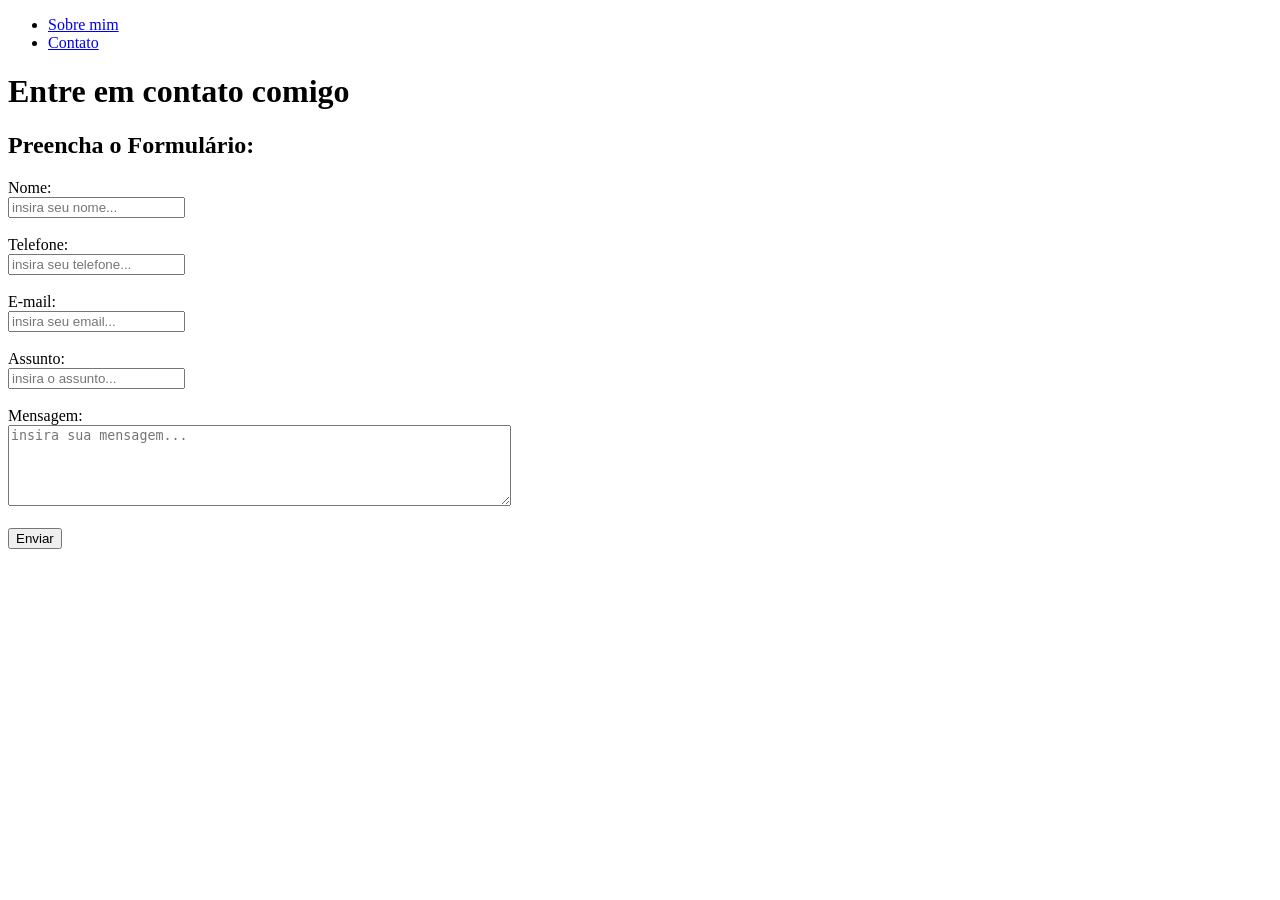
==== contato.html @ 10f57f3b "Inicializando HTML" ====
<!DOCTYPE html>
<html lang="pt-BR">
<head>
    <meta charset="UTF-8">
    <meta name="viewport" content="width=device-width, initial-scale=1.0">
    <title>Contato</title>
</head>
<body>
    <ul>
        <li>
            <a href="index.html">Sobre mim</a>
        </li>
        <li>
            <a href="contato.html">Contato</a>
        </li>
    </ul>

    <h1>Entre em contato comigo</h1>
    
    <h2>Preencha o Formulário:</h2>

    <form>
        <label for="nome">Nome:</label><br>
        <input type="text" id="nome" placeholder="insira seu nome..." >
        <br><br>

        <label for="telefone">Telefone:</label><br>
        <input type="number" id="telefone" name="telefone" placeholder="insira seu telefone...">
        <br><br>

        <label for="email">E-mail:</label><br>
        <input type="text" id="email" placeholder="insira seu email...">
        <br><br>

        <label for="assunto">Assunto:</label><br>
        <input type="text" id="assunto" placeholder="insira o assunto...">
        <br><br>

        <label for="mensagem">Mensagem:</label><br>
        <textarea id="mensagem" name="mensagem" cols="60" rows="5" placeholder="insira sua mensagem..."></textarea>
        <br><br>

        <button>Enviar</button>

        

    </form>
</body>
</html>
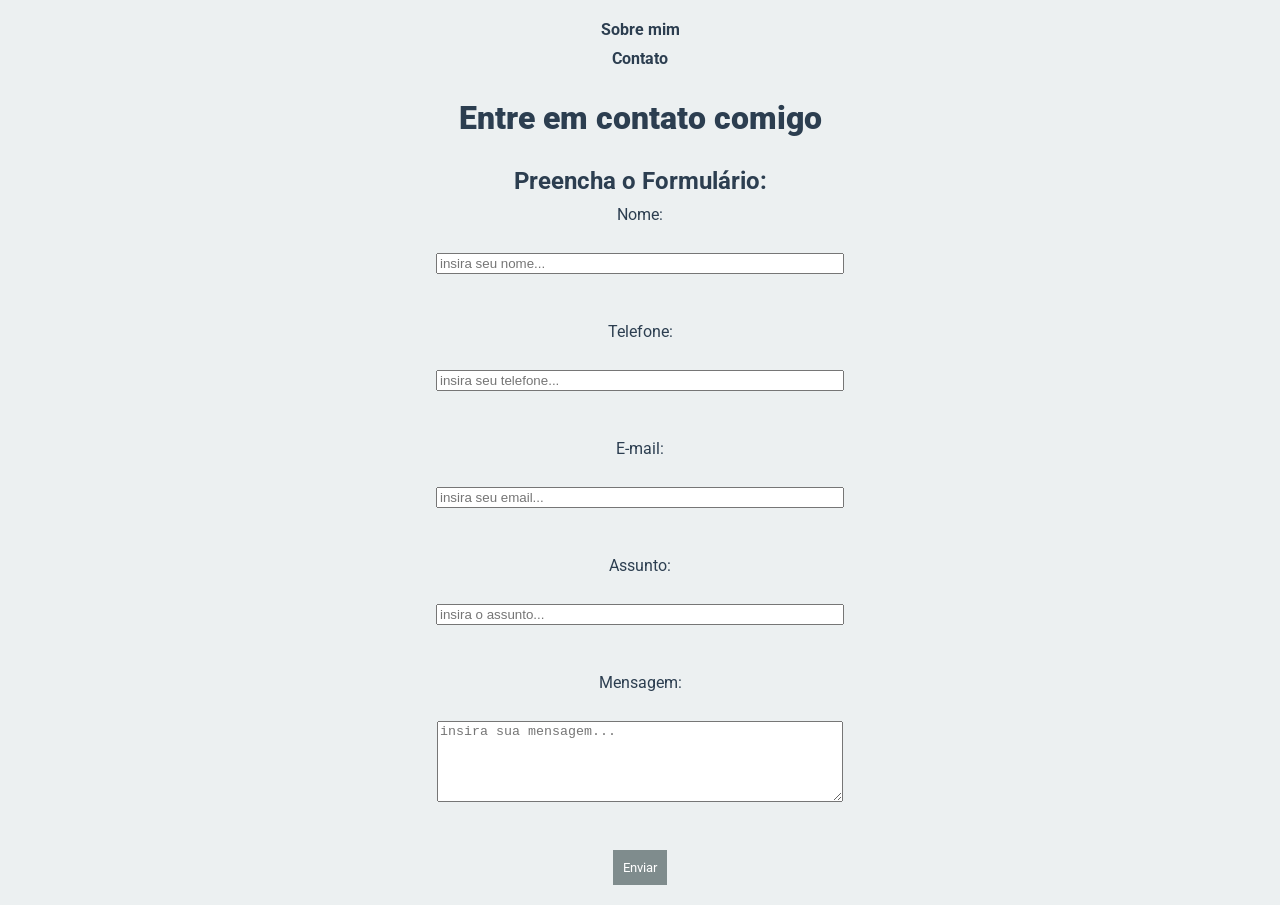
==== commit 1031d643: "Estilizando com CSS" ====
--- a/contato.html
+++ b/contato.html
@@ -4,20 +4,17 @@
     <meta charset="UTF-8">
     <meta name="viewport" content="width=device-width, initial-scale=1.0">
     <title>Contato</title>
+    <link rel="stylesheet" href="assets/css/style.css">
 </head>
 <body>
-    <ul>
-        <li>
-            <a href="index.html">Sobre mim</a>
-        </li>
-        <li>
-            <a href="contato.html">Contato</a>
-        </li>
-    </ul>
+    <div>
+        <a  class="menu" href="index.html">Sobre mim</a>
+        <a  class="menu" href="contato.html">Contato</a>
+    </div>
 
-    <h1>Entre em contato comigo</h1>
+    <h1 class="titulo">Entre em contato comigo</h1>
     
-    <h2>Preencha o Formulário:</h2>
+    <h2 class="subtitulo">Preencha o Formulário:</h2>
 
     <form>
         <label for="nome">Nome:</label><br>
--- a/assets/css/style.css
+++ b/assets/css/style.css
@@ -0,0 +1,89 @@
+@import url('https://fonts.googleapis.com/css2?family=Roboto:ital,wght@0,500;0,700;0,900;1,400&display=swap');
+
+:root {
+    --primary-color: #2c3e50; 
+    --secondary-color: #90979b; 
+    --font-size: 16px;
+    --padding: 10px;
+    --font-family: 'Roboto', sans-serif;
+    --background-color: #ecf0f1; 
+    --button-color: #7f8c8d; 
+}
+
+body {
+    margin: 20px;
+    font-family: var(--font-family);
+    background-color: var(--background-color);
+    display: flex;
+    justify-content: center;
+    align-items: center;
+    flex-direction: column;
+    
+    text-align: center;
+}
+
+* {
+    text-decoration: none;
+    color: var(--primary-color);
+} 
+
+.menu {
+    display: flex;
+    gap: 15px;
+    justify-content: center;
+    font-family: var(--font-family);
+    font-weight: 700;
+    margin-bottom: var(--padding);
+}
+
+.titulo {
+    font-family: var(--font-family);
+    font-weight: 900;
+    color: var(--primary-color);
+    margin-bottom: var(--padding);
+}
+
+.subtitulo {
+    font-family: var(--font-family);
+    font-weight: 700;
+    color: var(--primary-color);
+    margin-bottom: var(--padding);
+}
+
+.texto {
+    font-family: var(--font-family);
+    font-weight: 400;
+    color: var(--secondary-color);
+    margin-bottom: var(--padding);
+}
+
+img {
+    max-width: 100%;
+    height: auto;
+    margin-bottom: var(--padding);
+}
+
+iframe {
+    margin-bottom: var(--padding);
+}
+
+form {
+    display: flex;
+    flex-direction: column;
+    align-items: center;
+}
+
+label, input, textarea {
+    width: 100%;
+    max-width: 400px;
+    margin-bottom: var(--padding);
+}
+
+button {
+    background-color: var(--button-color);
+    color: white;
+    border: none;
+    padding: var(--padding);
+    cursor: pointer;
+    font-family: var(--font-family);
+}
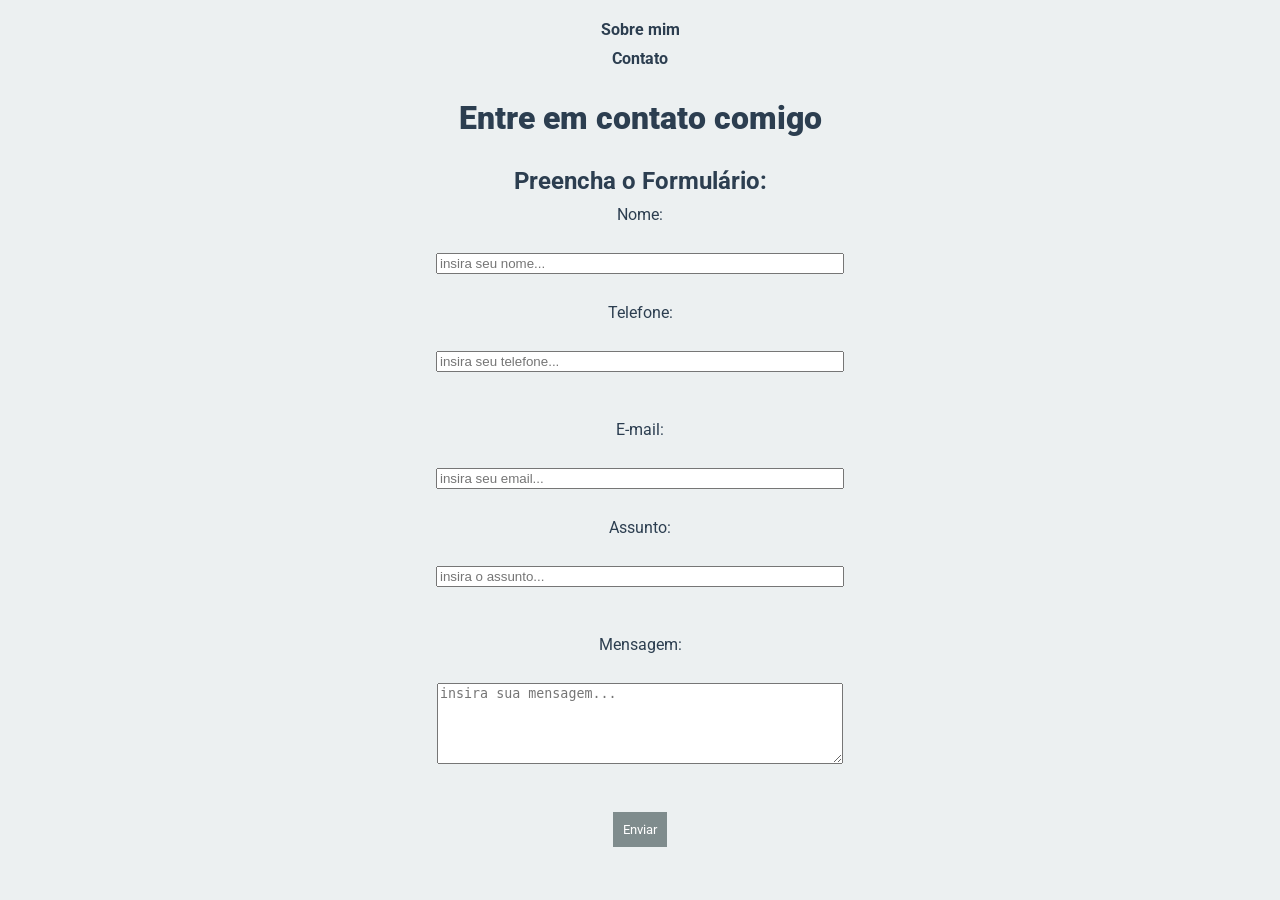
==== commit ae3d2824: "Adicionando JavaScript" ====
--- a/contato.html
+++ b/contato.html
@@ -18,29 +18,34 @@
 
     <form>
         <label for="nome">Nome:</label><br>
-        <input type="text" id="nome" placeholder="insira seu nome..." >
-        <br><br>
+        <input type="text" id="nome" placeholder="insira seu nome..." onkeyup="validaNome()">
+        <div id="txtNome"></div>
+        <br>
 
         <label for="telefone">Telefone:</label><br>
         <input type="number" id="telefone" name="telefone" placeholder="insira seu telefone...">
         <br><br>
 
         <label for="email">E-mail:</label><br>
-        <input type="text" id="email" placeholder="insira seu email...">
-        <br><br>
+        <input type="text" id="email" placeholder="insira seu email..." onkeyup="validaEmail()">
+        <div id="txtEmail"></div>
+        <br>
 
         <label for="assunto">Assunto:</label><br>
-        <input type="text" id="assunto" placeholder="insira o assunto...">
+        <input type="text" id="assunto" placeholder="insira o assunto..." onkeyup="validaAssunto()">
+        <div id="txtAssunto"></div>
         <br><br>
 
         <label for="mensagem">Mensagem:</label><br>
         <textarea id="mensagem" name="mensagem" cols="60" rows="5" placeholder="insira sua mensagem..."></textarea>
         <br><br>
 
-        <button>Enviar</button>
+        <button onclick="enviar()">Enviar</button>
 
         
 
     </form>
+
+    <script src="assets/js/script.js"></script>
 </body>
 </html>
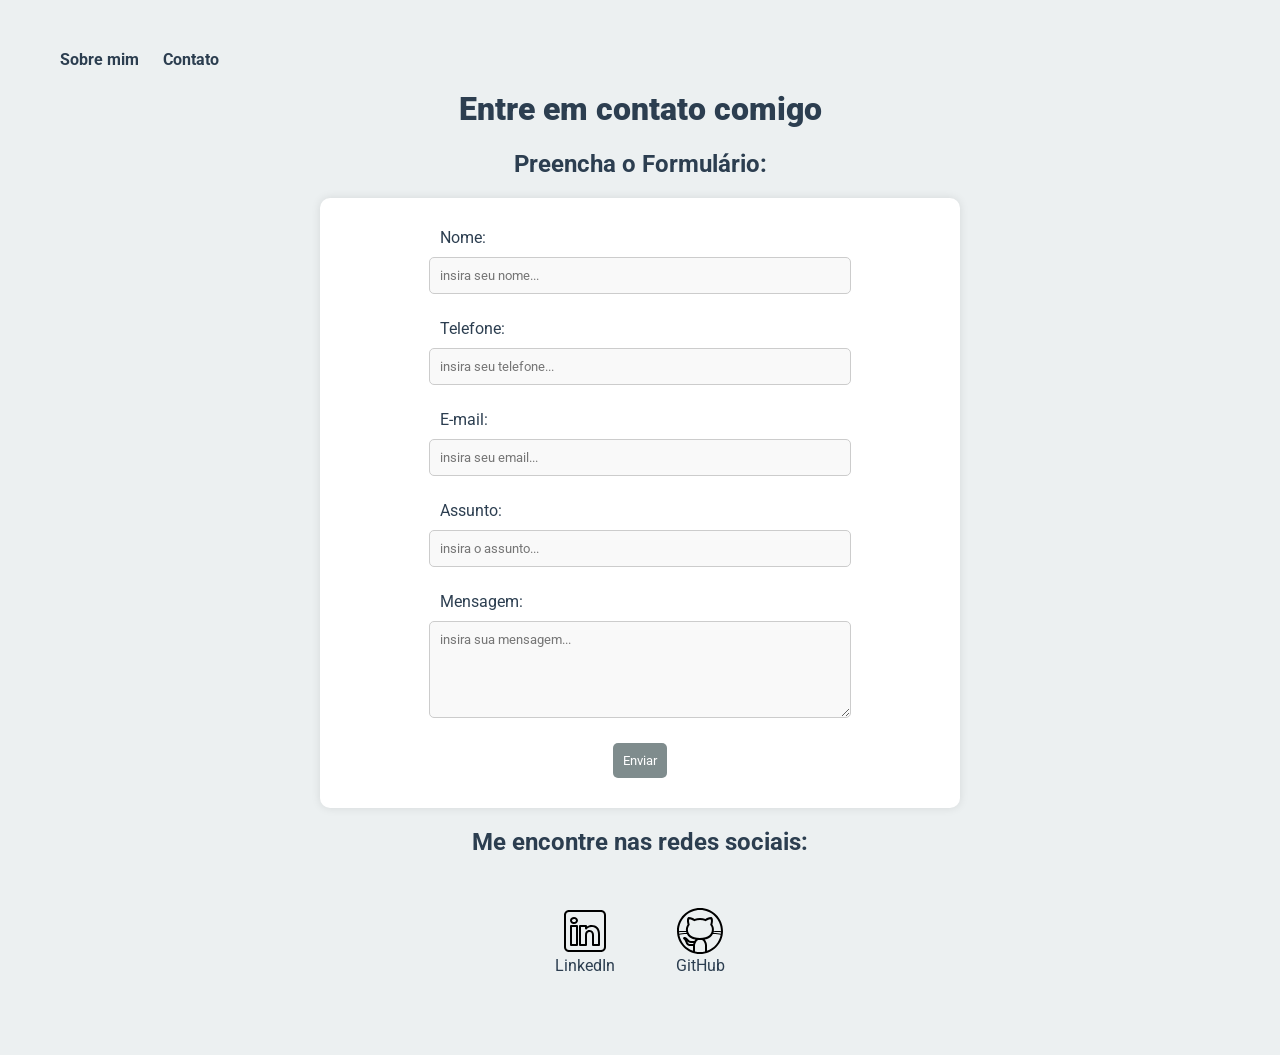
==== commit 58ecfb23: "Melhorando aparência da página" ====
--- a/contato.html
+++ b/contato.html
@@ -1,51 +1,73 @@
 <!DOCTYPE html>
 <html lang="pt-BR">
-<head>
-    <meta charset="UTF-8">
-    <meta name="viewport" content="width=device-width, initial-scale=1.0">
+  <head>
+    <meta charset="UTF-8" />
+    <meta name="viewport" content="width=device-width, initial-scale=1.0" />
     <title>Contato</title>
-    <link rel="stylesheet" href="assets/css/style.css">
-</head>
-<body>
-    <div>
-        <a  class="menu" href="index.html">Sobre mim</a>
-        <a  class="menu" href="contato.html">Contato</a>
+    <link rel="stylesheet" href="assets/css/style.css" />
+  </head>
+  <body>
+    
+    <header>
+    <div class="menu">
+      <a href="index.html">Sobre mim</a>
+      <a href="contato.html">Contato</a>
     </div>
+    </header>
+    
+    <main>
+        <h1 class="titulo">Entre em contato comigo</h1>
 
-    <h1 class="titulo">Entre em contato comigo</h1>
+        <h2 class="subtitulo">Preencha o Formulário:</h2>
+
+        <form>
+        <label for="nome">Nome:</label>
+        <input type="text" id="nome" placeholder="insira seu nome..." />
+        
+        <label for="telefone">Telefone:</label>
+        <input
+            type="number"
+            id="telefone"
+            name="telefone"
+            placeholder="insira seu telefone..."
+        />
     
-    <h2 class="subtitulo">Preencha o Formulário:</h2>
+        <label for="email">E-mail:</label>
+        <input type="text" id="email" placeholder="insira seu email..." />
+        
+        <label for="assunto">Assunto:</label>
+        <input type="text" id="assunto" placeholder="insira o assunto..." />
+       
+        <label for="mensagem">Mensagem:</label>
+        <textarea
+            id="mensagem"
+            name="mensagem"
+            cols="60"
+            rows="5"
+            placeholder="insira sua mensagem..."
+        ></textarea>
+        
+        <button>Enviar</button>
+        </form>
+    </main>
 
-    <form>
-        <label for="nome">Nome:</label><br>
-        <input type="text" id="nome" placeholder="insira seu nome..." onkeyup="validaNome()">
-        <div id="txtNome"></div>
-        <br>
+    <footer>
+        <div class="rodape">
+            <h2>Me encontre nas redes sociais:</h2>
+        </div>
+    
+        <div class="rodape">
+            <a  class="p-30" href="https://www.linkedin.com/in/wendysouza/" target="_blank">
+            <svg xmlns="http://www.w3.org/2000/svg" x="0px" y="0px" width="50" height="50" viewBox="0 0 50 50">
+                <path d="M 9 4 C 6.2504839 4 4 6.2504839 4 9 L 4 41 C 4 43.749516 6.2504839 46 9 46 L 41 46 C 43.749516 46 46 43.749516 46 41 L 46 9 C 46 6.2504839 43.749516 4 41 4 L 9 4 z M 9 6 L 41 6 C 42.668484 6 44 7.3315161 44 9 L 44 41 C 44 42.668484 42.668484 44 41 44 L 9 44 C 7.3315161 44 6 42.668484 6 41 L 6 9 C 6 7.3315161 7.3315161 6 9 6 z M 14 11.011719 C 12.904779 11.011719 11.919219 11.339079 11.189453 11.953125 C 10.459687 12.567171 10.011719 13.484511 10.011719 14.466797 C 10.011719 16.333977 11.631285 17.789609 13.691406 17.933594 A 0.98809878 0.98809878 0 0 0 13.695312 17.935547 A 0.98809878 0.98809878 0 0 0 14 17.988281 C 16.27301 17.988281 17.988281 16.396083 17.988281 14.466797 A 0.98809878 0.98809878 0 0 0 17.986328 14.414062 C 17.884577 12.513831 16.190443 11.011719 14 11.011719 z M 14 12.988281 C 15.392231 12.988281 15.94197 13.610038 16.001953 14.492188 C 15.989803 15.348434 15.460091 16.011719 14 16.011719 C 12.614594 16.011719 11.988281 15.302225 11.988281 14.466797 C 11.988281 14.049083 12.140703 13.734298 12.460938 13.464844 C 12.78117 13.19539 13.295221 12.988281 14 12.988281 z M 11 19 A 1.0001 1.0001 0 0 0 10 20 L 10 39 A 1.0001 1.0001 0 0 0 11 40 L 17 40 A 1.0001 1.0001 0 0 0 18 39 L 18 33.134766 L 18 20 A 1.0001 1.0001 0 0 0 17 19 L 11 19 z M 20 19 A 1.0001 1.0001 0 0 0 19 20 L 19 39 A 1.0001 1.0001 0 0 0 20 40 L 26 40 A 1.0001 1.0001 0 0 0 27 39 L 27 29 C 27 28.170333 27.226394 27.345035 27.625 26.804688 C 28.023606 26.264339 28.526466 25.940057 29.482422 25.957031 C 30.468166 25.973981 30.989999 26.311669 31.384766 26.841797 C 31.779532 27.371924 32 28.166667 32 29 L 32 39 A 1.0001 1.0001 0 0 0 33 40 L 39 40 A 1.0001 1.0001 0 0 0 40 39 L 40 28.261719 C 40 25.300181 39.122788 22.95433 37.619141 21.367188 C 36.115493 19.780044 34.024172 19 31.8125 19 C 29.710483 19 28.110853 19.704889 27 20.423828 L 27 20 A 1.0001 1.0001 0 0 0 26 19 L 20 19 z M 12 21 L 16 21 L 16 33.134766 L 16 38 L 12 38 L 12 21 z M 21 21 L 25 21 L 25 22.560547 A 1.0001 1.0001 0 0 0 26.798828 23.162109 C 26.798828 23.162109 28.369194 21 31.8125 21 C 33.565828 21 35.069366 21.582581 36.167969 22.742188 C 37.266572 23.901794 38 25.688257 38 28.261719 L 38 38 L 34 38 L 34 29 C 34 27.833333 33.720468 26.627107 32.990234 25.646484 C 32.260001 24.665862 31.031834 23.983076 29.517578 23.957031 C 27.995534 23.930001 26.747519 24.626988 26.015625 25.619141 C 25.283731 26.611293 25 27.829667 25 29 L 25 38 L 21 38 L 21 21 z"></path>
+                </svg>LinkedIn</a>
 
-        <label for="telefone">Telefone:</label><br>
-        <input type="number" id="telefone" name="telefone" placeholder="insira seu telefone...">
-        <br><br>
-
-        <label for="email">E-mail:</label><br>
-        <input type="text" id="email" placeholder="insira seu email..." onkeyup="validaEmail()">
-        <div id="txtEmail"></div>
-        <br>
-
-        <label for="assunto">Assunto:</label><br>
-        <input type="text" id="assunto" placeholder="insira o assunto..." onkeyup="validaAssunto()">
-        <div id="txtAssunto"></div>
-        <br><br>
-
-        <label for="mensagem">Mensagem:</label><br>
-        <textarea id="mensagem" name="mensagem" cols="60" rows="5" placeholder="insira sua mensagem..."></textarea>
-        <br><br>
-
-        <button onclick="enviar()">Enviar</button>
-
-        
-
-    </form>
-
-    <script src="assets/js/script.js"></script>
-</body>
-</html>+        <a  class="p-30" href="https://github.com/WendySouza" target="_blank">
+            <svg xmlns="http://www.w3.org/2000/svg" x="0px" y="0px" width="50" height="50" viewBox="0 0 50 50">
+                <path d="M 25 2 C 12.311335 2 2 12.311335 2 25 C 2 37.688665 12.311335 48 25 48 C 37.688665 48 48 37.688665 48 25 C 48 12.311335 37.688665 2 25 2 z M 25 4 C 36.607335 4 46 13.392665 46 25 C 46 25.071371 45.994849 25.141688 45.994141 25.212891 C 45.354527 25.153853 44.615508 25.097776 43.675781 25.064453 C 42.347063 25.017336 40.672259 25.030987 38.773438 25.125 C 38.843852 24.634651 38.893205 24.137377 38.894531 23.626953 C 38.991361 21.754332 38.362521 20.002464 37.339844 18.455078 C 37.586913 17.601352 37.876747 16.515218 37.949219 15.283203 C 38.031819 13.878925 37.910599 12.321765 36.783203 11.269531 L 36.494141 11 L 36.099609 11 C 33.416539 11 31.580023 12.12321 30.457031 13.013672 C 28.835529 12.386022 27.01222 12 25 12 C 22.976367 12 21.135525 12.391416 19.447266 13.017578 C 18.324911 12.126691 16.486785 11 13.800781 11 L 13.408203 11 L 13.119141 11.267578 C 12.020956 12.287321 11.919778 13.801759 11.988281 15.199219 C 12.048691 16.431506 12.321732 17.552142 12.564453 18.447266 C 11.524489 20.02486 10.900391 21.822018 10.900391 23.599609 C 10.900391 24.111237 10.947969 24.610071 11.017578 25.101562 C 9.2118173 25.017808 7.6020996 25.001668 6.3242188 25.046875 C 5.3845143 25.080118 4.6454422 25.135713 4.0058594 25.195312 C 4.0052628 25.129972 4 25.065482 4 25 C 4 13.392665 13.392665 4 25 4 z M 14.396484 13.130859 C 16.414067 13.322043 17.931995 14.222972 18.634766 14.847656 L 19.103516 15.261719 L 19.681641 15.025391 C 21.263092 14.374205 23.026984 14 25 14 C 26.973016 14 28.737393 14.376076 30.199219 15.015625 L 30.785156 15.273438 L 31.263672 14.847656 C 31.966683 14.222758 33.487184 13.321554 35.505859 13.130859 C 35.774256 13.575841 36.007486 14.208668 35.951172 15.166016 C 35.883772 16.311737 35.577304 17.559658 35.345703 18.300781 L 35.195312 18.783203 L 35.494141 19.191406 C 36.483616 20.540691 36.988121 22.000937 36.902344 23.544922 L 36.900391 23.572266 L 36.900391 23.599609 C 36.900391 26.095064 36.00178 28.092339 34.087891 29.572266 C 32.174048 31.052199 29.152663 32 24.900391 32 C 20.648118 32 17.624827 31.052192 15.710938 29.572266 C 13.797047 28.092339 12.900391 26.095064 12.900391 23.599609 C 12.900391 22.134903 13.429308 20.523599 14.40625 19.191406 L 14.699219 18.792969 L 14.558594 18.318359 C 14.326866 17.530484 14.042825 16.254103 13.986328 15.101562 C 13.939338 14.14294 14.166221 13.537027 14.396484 13.130859 z M 8.8847656 26.021484 C 9.5914575 26.03051 10.40146 26.068656 11.212891 26.109375 C 11.290419 26.421172 11.378822 26.727898 11.486328 27.027344 C 8.178972 27.097092 5.7047309 27.429674 4.1796875 27.714844 C 4.1152068 27.214494 4.0638483 26.710021 4.0351562 26.199219 C 5.1622058 26.092262 6.7509972 25.994233 8.8847656 26.021484 z M 41.115234 26.037109 C 43.247527 26.010033 44.835728 26.108156 45.962891 26.214844 C 45.934234 26.718328 45.883749 27.215664 45.820312 27.708984 C 44.24077 27.41921 41.699674 27.086688 38.306641 27.033203 C 38.411945 26.739677 38.499627 26.438219 38.576172 26.132812 C 39.471291 26.084833 40.344564 26.046896 41.115234 26.037109 z M 11.912109 28.019531 C 12.508849 29.215327 13.361516 30.283019 14.488281 31.154297 C 16.028825 32.345531 18.031623 33.177838 20.476562 33.623047 C 20.156699 33.951698 19.86578 34.312595 19.607422 34.693359 L 19.546875 34.640625 C 19.552375 34.634325 19.04975 34.885878 18.298828 34.953125 C 17.547906 35.020374 16.621615 35 15.800781 35 C 14.575781 35 14.03621 34.42121 13.173828 33.367188 C 12.696283 32.72356 12.114101 32.202331 11.548828 31.806641 C 10.970021 31.401475 10.476259 31.115509 9.8652344 31.013672 L 9.7832031 31 L 9.6992188 31 C 9.2325521 31 8.7809835 31.03379 8.359375 31.515625 C 8.1485707 31.756544 8.003277 32.202561 8.0976562 32.580078 C 8.1920352 32.957595 8.4308563 33.189581 8.6445312 33.332031 C 10.011254 34.24318 10.252795 36.046511 11.109375 37.650391 C 11.909298 39.244315 13.635662 40 15.400391 40 L 18 40 L 18 44.802734 C 10.967811 42.320535 5.6646795 36.204613 4.3320312 28.703125 C 5.8629338 28.414776 8.4265387 28.068108 11.912109 28.019531 z M 37.882812 28.027344 C 41.445538 28.05784 44.08105 28.404061 45.669922 28.697266 C 44.339047 36.201504 39.034072 42.31987 32 44.802734 L 32 39.599609 C 32 38.015041 31.479642 36.267712 30.574219 34.810547 C 30.299322 34.368135 29.975945 33.949736 29.615234 33.574219 C 31.930453 33.11684 33.832364 32.298821 35.3125 31.154297 C 36.436824 30.284907 37.287588 29.220424 37.882812 28.027344 z M 23.699219 34.099609 L 26.5 34.099609 C 27.312821 34.099609 28.180423 34.7474 28.875 35.865234 C 29.569577 36.983069 30 38.484177 30 39.599609 L 30 45.398438 C 28.397408 45.789234 26.72379 46 25 46 C 23.27621 46 21.602592 45.789234 20 45.398438 L 20 39.599609 C 20 38.508869 20.467828 37.011307 21.208984 35.888672 C 21.950141 34.766037 22.886398 34.099609 23.699219 34.099609 z M 12.308594 35.28125 C 13.174368 36.179258 14.222525 37 15.800781 37 C 16.579948 37 17.552484 37.028073 18.476562 36.945312 C 18.479848 36.945018 18.483042 36.943654 18.486328 36.943359 C 18.36458 37.293361 18.273744 37.645529 18.197266 38 L 15.400391 38 C 14.167057 38 13.29577 37.55443 12.894531 36.751953 L 12.886719 36.738281 L 12.880859 36.726562 C 12.716457 36.421191 12.500645 35.81059 12.308594 35.28125 z"></path>
+            </svg>GitHub
+        </a>
+    </div>
+    </footer>
+  </body>
+</html>
--- a/assets/css/style.css
+++ b/assets/css/style.css
@@ -1,89 +1,151 @@
-@import url('https://fonts.googleapis.com/css2?family=Roboto:ital,wght@0,500;0,700;0,900;1,400&display=swap');
+@import url("https://fonts.googleapis.com/css2?family=Roboto:ital,wght@0,500;0,700;0,900;1,400&display=swap");
+
+/*geral*/
 
 :root {
-    --primary-color: #2c3e50; 
-    --secondary-color: #90979b; 
-    --font-size: 16px;
-    --padding: 10px;
-    --font-family: 'Roboto', sans-serif;
-    --background-color: #ecf0f1; 
-    --button-color: #7f8c8d; 
+  --primary-color: #2c3e50;
+  --secondary-color: #90979b;
+  --font-size: 16px;
+  --padding: 10px;
+  --font-family: "Roboto", sans-serif;
+  --background-color: #ecf0f1;
+  --button-color: #7f8c8d;
+  --input-bg: #f9f9f9;
+  --input-border: #ccc;
 }
 
 body {
-    margin: 20px;
-    font-family: var(--font-family);
-    background-color: var(--background-color);
-    display: flex;
-    justify-content: center;
-    align-items: center;
-    flex-direction: column;
-    
-    text-align: center;
+  margin: auto;
+  padding: 50px;
+  font-family: var(--font-family);
+  background-color: var(--background-color);
+  display: flex;
+  flex-direction: column;
+  justify-content: center;
+  max-width: 1300px;
 }
 
 * {
-    text-decoration: none;
-    color: var(--primary-color);
-} 
+  text-decoration: none;
+  color: var(--primary-color);
+  font-family: var(--font-family);
+}
 
 .menu {
-    display: flex;
-    gap: 15px;
-    justify-content: center;
-    font-family: var(--font-family);
-    font-weight: 700;
-    margin-bottom: var(--padding);
+  font-weight: 700;
+}
+
+.menu :hover {
+  color: var(--button-color);
+}
+
+.menu a {
+  padding: var(--padding);
 }
 
 .titulo {
-    font-family: var(--font-family);
-    font-weight: 900;
-    color: var(--primary-color);
-    margin-bottom: var(--padding);
+  font-weight: 900;
+  color: var(--primary-color);
+  text-align: center;
+}
+
+.container {
+  display: flex;
+  flex-flow: row;
+  justify-content: flex-start;
+  align-items: center;
+}
+
+.p-30 {
+  padding: 30px;
 }
 
 .subtitulo {
-    font-family: var(--font-family);
-    font-weight: 700;
-    color: var(--primary-color);
-    margin-bottom: var(--padding);
+  font-weight: 700;
+  color: var(--primary-color);
+  text-align: center;
 }
 
 .texto {
-    font-family: var(--font-family);
-    font-weight: 400;
-    color: var(--secondary-color);
-    margin-bottom: var(--padding);
+  display: flex;
+  justify-content: center;
+  font-weight: 400;
+  color: var(--secondary-color);
+  text-align: center;
 }
 
-img {
-    max-width: 100%;
-    height: auto;
-    margin-bottom: var(--padding);
+/* index.html */
+.br-50 {
+  border-radius: 50%;
 }
 
-iframe {
-    margin-bottom: var(--padding);
+.container2 {
+  display: flex;
+  flex-flow: row;
+  align-items: center;
+  flex-direction: row-reverse;
+  justify-content: center;
 }
 
-form {
+.rodape{
+    display: flex;
+    justify-content: center;
+}
+
+.rodape a {
     display: flex;
     flex-direction: column;
+    text-align: center;
     align-items: center;
 }
 
-label, input, textarea {
-    width: 100%;
-    max-width: 400px;
-    margin-bottom: var(--padding);
+.rodape a:hover {
+    color: var(--button-color);
+  }
+
+/* contato.html */
+form {
+  display: flex;
+  flex-direction: column;
+  align-items: center;
+  background-color: white;
+  padding: 20px;
+  border-radius: 10px;
+  box-shadow: 0 0 10px rgba(0, 0, 0, 0.1);
+  width: 100%;
+  max-width: 600px;
+  margin: auto;
+}
+
+
+label,
+input,
+textarea {
+  width: 100%;
+  max-width: 400px;
+  padding: 10px;
+}
+
+input,
+textarea {
+  padding: 10px;
+  margin-bottom: 15px;
+  border-radius: 5px;
+  border: 1px solid var(--input-border);
+  background-color: var(--input-bg);
 }
 
 button {
-    background-color: var(--button-color);
-    color: white;
-    border: none;
-    padding: var(--padding);
-    cursor: pointer;
-    font-family: var(--font-family);
+  background-color: var(--button-color);
+  color: white;
+  border: none;
+  padding: var(--padding);
+  cursor: pointer;
+  margin: 10px;
+  border-radius: 5px;
 }
+
+button:hover{
+    background-color: var(--primary-color);
+}
+
